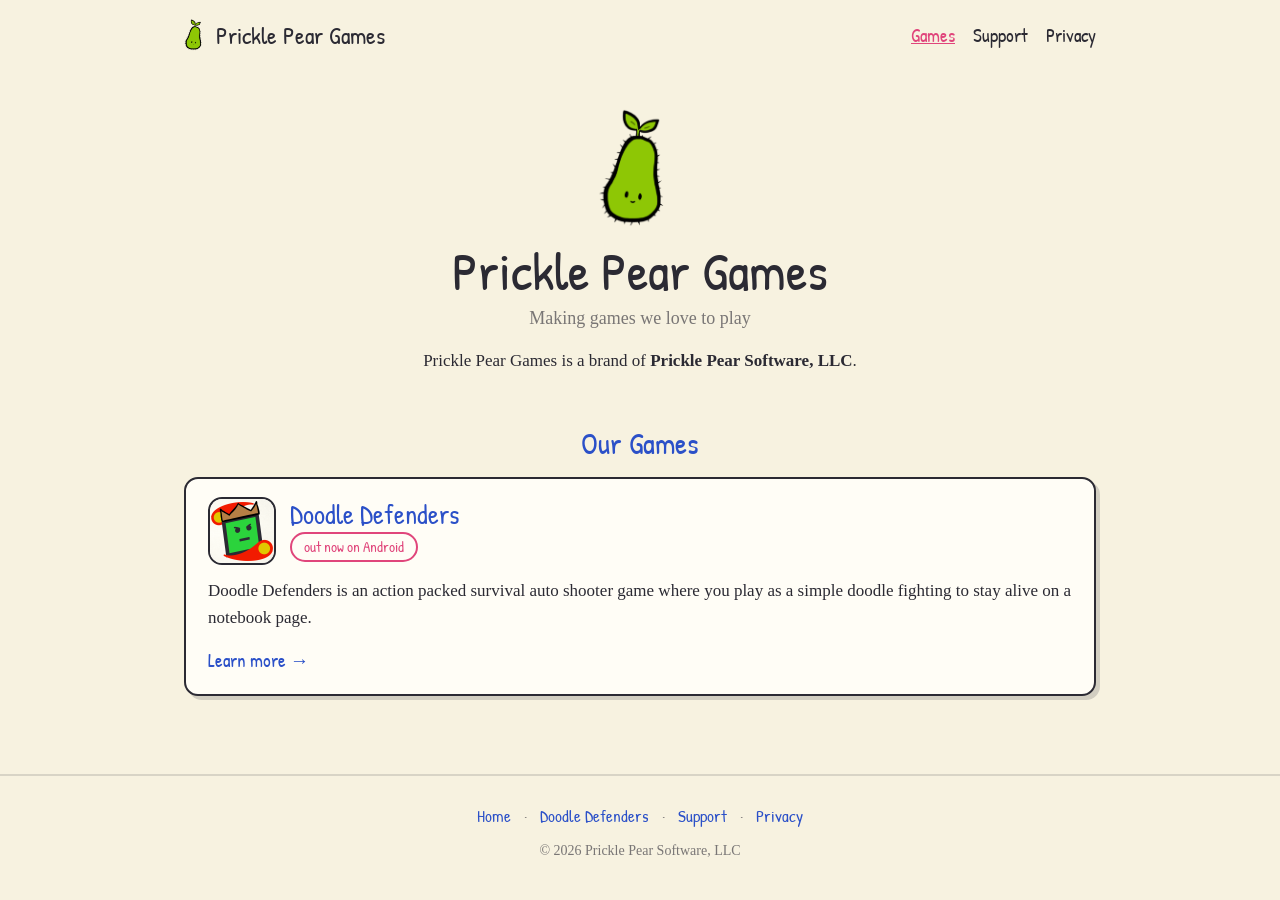
==== index.html @ 598cb37c "Drop the ruled-paper background and trim the description The body carried a 45px repeating-linear-gr" ====
<!DOCTYPE html>
<html lang="en">
<head>
<meta charset="utf-8">
<meta name="viewport" content="width=device-width, initial-scale=1">
<title>Prickle Pear Games</title>
<meta name="description" content="Prickle Pear Games — making games we love to play. A brand of Prickle Pear Software, LLC. Maker of Doodle Defenders.">
<link rel="canonical" href="https://pricklepeargames.com/">
<link rel="icon" type="image/png" href="assets/favicon-pear.png">
<link rel="apple-touch-icon" href="assets/apple-touch-icon.png">
<meta property="og:type" content="website">
<meta property="og:site_name" content="Prickle Pear Games">
<meta property="og:title" content="Prickle Pear Games">
<meta property="og:description" content="Making games we love to play. Maker of Doodle Defenders.">
<meta property="og:url" content="https://pricklepeargames.com/">
<meta property="og:image" content="https://pricklepeargames.com/assets/og-image.png?v=2">
<meta name="twitter:card" content="summary_large_image">
<link rel="preconnect" href="https://fonts.googleapis.com">
<link rel="preconnect" href="https://fonts.gstatic.com" crossorigin>
<link href="https://fonts.googleapis.com/css2?family=Patrick+Hand&display=swap" rel="stylesheet">
<link rel="stylesheet" href="assets/site.css?v=4">
</head>
<body>

<header>
  <nav class="nav">
    <a class="nav__brand" href="./"><img src="assets/logo-pear.png" alt="">Prickle Pear Games</a>
    <div class="nav__links">
      <a href="./" aria-current="page">Games</a>
      <a href="support.html">Support</a>
      <a href="privacy.html">Privacy</a>
    </div>
  </nav>
</header>

<main class="page">
  <section class="studio-hero">
    <img class="studio-logo" src="assets/logo-pear.png" alt="" width="358" height="498">
    <h1>Prickle Pear Games</h1>
    <p class="tag">Making games we love to play</p>
    <p class="lede">Prickle Pear Games is a brand of <strong>Prickle Pear Software,&nbsp;LLC</strong>.</p>
  </section>

  <h2 class="section-title center">Our Games</h2>
  <div class="game-grid">

    <a class="card game-card" href="doodle-defender.html">
      <div class="game-card__head">
        <img class="game-card__icon" src="assets/icon-512.png" alt="Doodle Defenders icon">
        <div>
          <h3>Doodle Defenders</h3>
          <span class="badge">out now on Android</span>
        </div>
      </div>
      <p>Doodle Defenders is an action packed survival auto shooter game where you play as a simple doodle fighting to stay alive on a notebook page.</p>
      <span class="game-card__more">Learn more →</span>
    </a>

    <!-- Future games drop in here as another `.card.game-card` article/link. -->

  </div>
</main>

<footer class="site-footer">
  <nav>
    <a href="./">Home</a> · <a href="doodle-defender.html">Doodle Defenders</a> · <a href="support.html">Support</a> · <a href="privacy.html">Privacy</a>
  </nav>
  <p class="legal">© 2026 Prickle Pear Software, LLC</p>
</footer>

</body>
</html>
---- assets/site.css ----
/* Prickle Pear Games — shared site theme
   Hand-drawn "notebook paper" look: Patrick Hand headings, paper background,
   ink borders, offset "sticker" shadows. Used by every page. */

:root {
  --paper: #f7f2e0;
  --cream: #fffdf6;
  --ink: #2b2a33;
  --blue: #2b50c8;
  --pink: #e0457b;
  --green: #2bd33c;
  --faint: rgba(43, 42, 51, 0.62);
  --line: rgba(88, 109, 136, 0.16);
  --shadow: 4px 4px 0 rgba(43, 42, 51, 0.18);
  --hand: 'Patrick Hand', 'Comic Sans MS', cursive;
  --serif: Georgia, 'Times New Roman', serif;
}

* { box-sizing: border-box; }

html { scroll-behavior: smooth; }

body {
  margin: 0;
  min-height: 100vh;
  display: flex;
  flex-direction: column;
  /* plain paper — the ruled lines came off because the hero art carries its
     own, at its own pitch, and the two never lined up */
  background: var(--paper);
  color: var(--ink);
  font: 17px/1.6 var(--serif);
}

a { color: var(--blue); }

img { max-width: 100%; height: auto; display: block; }

h1, h2, h3 {
  font-family: var(--hand);
  font-weight: 400;
  line-height: 1.15;
  color: var(--blue);
}
h1 .accent, h2 .accent { color: var(--pink); }

/* ---- top nav ------------------------------------------------------------ */
.nav {
  display: flex;
  align-items: center;
  justify-content: space-between;
  flex-wrap: wrap;
  gap: 10px 18px;
  max-width: 960px;
  width: 100%;
  margin: 0 auto;
  padding: 16px 24px;
}
/* the studio name reads in plain ink wherever it appears — nav brand here,
   home hero below. Game names keep the pink .accent. */
.nav__brand {
  font-family: var(--hand);
  font-size: 24px;
  color: var(--ink);
  text-decoration: none;
  display: inline-flex;
  align-items: center;
  gap: 9px;
  white-space: nowrap;
}
/* the pear mark is taller than it is wide — size by height, no tile frame */
.nav__brand img { height: 32px; width: auto; }
.nav__links {
  display: flex;
  gap: 18px;
  font-family: var(--hand);
  font-size: 19px;
}
.nav__links a { text-decoration: none; color: var(--ink); }
.nav__links a:hover, .nav__links a[aria-current="page"] { color: var(--pink); text-decoration: underline; }

/* ---- layout shells ------------------------------------------------------ */
.page { flex: 1 0 auto; width: 100%; max-width: 960px; margin: 0 auto; padding: 8px 24px 64px; }
.page--narrow { max-width: 680px; }
.center { text-align: center; }

/* ---- studio hero (home) ------------------------------------------------- */
.studio-hero { text-align: center; padding: 30px 0 8px; }
.studio-hero h1 { font-size: 54px; margin: 12px 0 2px; color: var(--ink); }
.studio-hero .tag { color: var(--faint); margin: 0 0 14px; font-size: 18px; }
.studio-hero .lede { max-width: 520px; margin: 0 auto; color: var(--ink); }

/* studio logo mark — the prickly pear (home hero).
   Sized to carry about the same visual weight as the 84px square doodle it
   replaced: the pear is narrow (0.72 aspect) and doesn't fill its box, so it
   needs more height than 84px to match, but nowhere near double. */
.studio-logo { height: 120px; width: auto; margin: 0 auto; }

/* ---- section heading ---------------------------------------------------- */
.section-title { font-size: 30px; margin: 44px 0 16px; }

/* ---- cards & game grid -------------------------------------------------- */
.game-grid {
  display: grid;
  grid-template-columns: repeat(auto-fit, minmax(280px, 1fr));
  gap: 22px;
}
.card {
  border: 2px solid var(--ink);
  border-radius: 14px;
  background: var(--cream);
  box-shadow: var(--shadow);
  padding: 18px 22px;
}
.game-card {
  display: flex;
  flex-direction: column;
  text-decoration: none;
  color: var(--ink);
  transition: transform .12s ease, box-shadow .12s ease;
}
.game-card:hover { transform: translate(-1px, -2px); box-shadow: 6px 7px 0 rgba(43, 42, 51, 0.20); }
.game-card__head { display: flex; align-items: center; gap: 14px; }
.game-card__icon { width: 68px; height: 68px; border-radius: 14px; border: 2px solid var(--ink); flex: none; }
.game-card h3 { font-size: 27px; margin: 0 0 2px; }
.game-card p { margin: 12px 0 14px; }
.game-card__more { font-family: var(--hand); font-size: 19px; color: var(--blue); }

.badge {
  display: inline-block;
  font-family: var(--hand);
  font-size: 15px;
  color: var(--pink);
  border: 2px solid var(--pink);
  border-radius: 999px;
  padding: 1px 12px;
  align-self: flex-start;
}

/* ---- game (product) page ------------------------------------------------ */
.hero-banner {
  border: 2px solid var(--ink);
  border-radius: 16px;
  overflow: hidden;
  box-shadow: var(--shadow);
  background: var(--cream);
}
.hero-banner img { width: 100%; }
.game-lede { text-align: center; color: var(--ink); max-width: 620px; margin: 18px auto 0; font-size: 18px; }

.features { list-style: none; padding: 0; margin: 8px 0; }
.features li { position: relative; padding-left: 28px; margin: 10px 0; }
.features li::before {
  content: "✎"; position: absolute; left: 0; top: 0;
  color: var(--pink); font-family: var(--hand); font-size: 20px;
}
.pills { display: flex; flex-wrap: wrap; gap: 8px; margin: 14px 0 4px; }
.pill {
  font-family: var(--hand); font-size: 16px;
  border: 2px solid var(--ink); border-radius: 999px;
  padding: 2px 14px; background: var(--cream);
}

/* ---- store buttons ------------------------------------------------------ */
.stores { display: flex; flex-wrap: wrap; gap: 14px; justify-content: center; margin: 22px 0 6px; }
.btn-store {
  display: inline-flex;
  align-items: center;
  justify-content: center;
  gap: 12px;
  min-width: 210px;
  border: 2px solid var(--ink);
  border-radius: 12px;
  background: var(--cream);
  box-shadow: var(--shadow);
  padding: 10px 22px;
  text-decoration: none;
  color: var(--ink);
}
.btn-store .lines { display: flex; flex-direction: column; text-align: center; }
.btn-store .small { font-size: 12px; color: var(--faint); letter-spacing: .04em; text-transform: uppercase; }
.btn-store .big { font-family: var(--hand); font-size: 21px; line-height: 1.1; }
/* muted "coming soon" state — not yet a link */
.btn-store.is-soon { opacity: .72; cursor: default; box-shadow: 2px 2px 0 rgba(43,42,51,0.14); }
.btn-store.is-soon .big { color: var(--faint); }
.stores-note { text-align: center; color: var(--faint); font-size: 14px; margin: 4px 0 0; }

/* ---- screenshots -------------------------------------------------------- */
.shots {
  display: grid;
  grid-auto-flow: column;
  grid-auto-columns: 62%;
  gap: 16px;
  overflow-x: auto;
  padding: 6px 2px 16px;
  scroll-snap-type: x mandatory;
  -webkit-overflow-scrolling: touch;
}
.shots img {
  width: 100%;
  border: 2px solid var(--ink);
  border-radius: 12px;
  box-shadow: var(--shadow);
  scroll-snap-align: center;
}
@media (min-width: 720px) {
  .shots { grid-auto-flow: row; grid-template-columns: repeat(4, 1fr); grid-auto-columns: auto; overflow: visible; }
}

/* ---- privacy / prose ---------------------------------------------------- */
.prose h1 { font-size: 44px; margin: 8px 0 4px; }
.prose h2 { font-size: 26px; margin: 34px 0 8px; }
.prose p, .prose li { margin: 10px 0; }
.meta { color: var(--faint); font-size: 15px; margin-bottom: 26px; }
.lede-box {
  border: 2px solid var(--ink);
  border-radius: 12px;
  background: var(--cream);
  box-shadow: 3px 3px 0 rgba(43, 42, 51, 0.18);
  padding: 14px 18px;
  font-size: 18px;
}

/* ---- FAQ ---------------------------------------------------------------- */
.faq { margin: 6px 0; }
.faq details {
  border: 2px solid var(--ink);
  border-radius: 12px;
  background: var(--cream);
  box-shadow: var(--shadow);
  padding: 4px 18px;
  margin: 12px 0;
}
.faq summary {
  font-family: var(--hand);
  font-size: 21px;
  color: var(--blue);
  cursor: pointer;
  padding: 10px 0;
  list-style: none;
}
.faq summary::-webkit-details-marker { display: none; }
.faq summary::before { content: "✎ "; color: var(--pink); }
.faq details[open] summary { color: var(--pink); }
.faq p { margin: 2px 0 12px; }

/* ---- footer ------------------------------------------------------------- */
.site-footer {
  flex: none;
  border-top: 2px solid rgba(43, 42, 51, 0.15);
  margin-top: 8px;
  padding: 26px 24px 34px;
  text-align: center;
  color: var(--faint);
  font-size: 14px;
}
.site-footer nav { margin-bottom: 10px; font-family: var(--hand); font-size: 17px; }
.site-footer nav a { text-decoration: none; margin: 0 9px; }
.site-footer .legal { margin: 4px 0; }
.site-footer .legal strong { color: var(--ink); font-weight: 400; }

/* ---- responsive tweaks -------------------------------------------------- */
@media (max-width: 560px) {
  body { font-size: 16px; }
  .studio-hero h1 { font-size: 44px; }
  .studio-logo { height: 96px; }
  .nav { padding: 14px 18px; }
  .nav__links { font-size: 18px; gap: 14px; }
  .btn-store { min-width: 0; flex: 1 1 46%; }
}
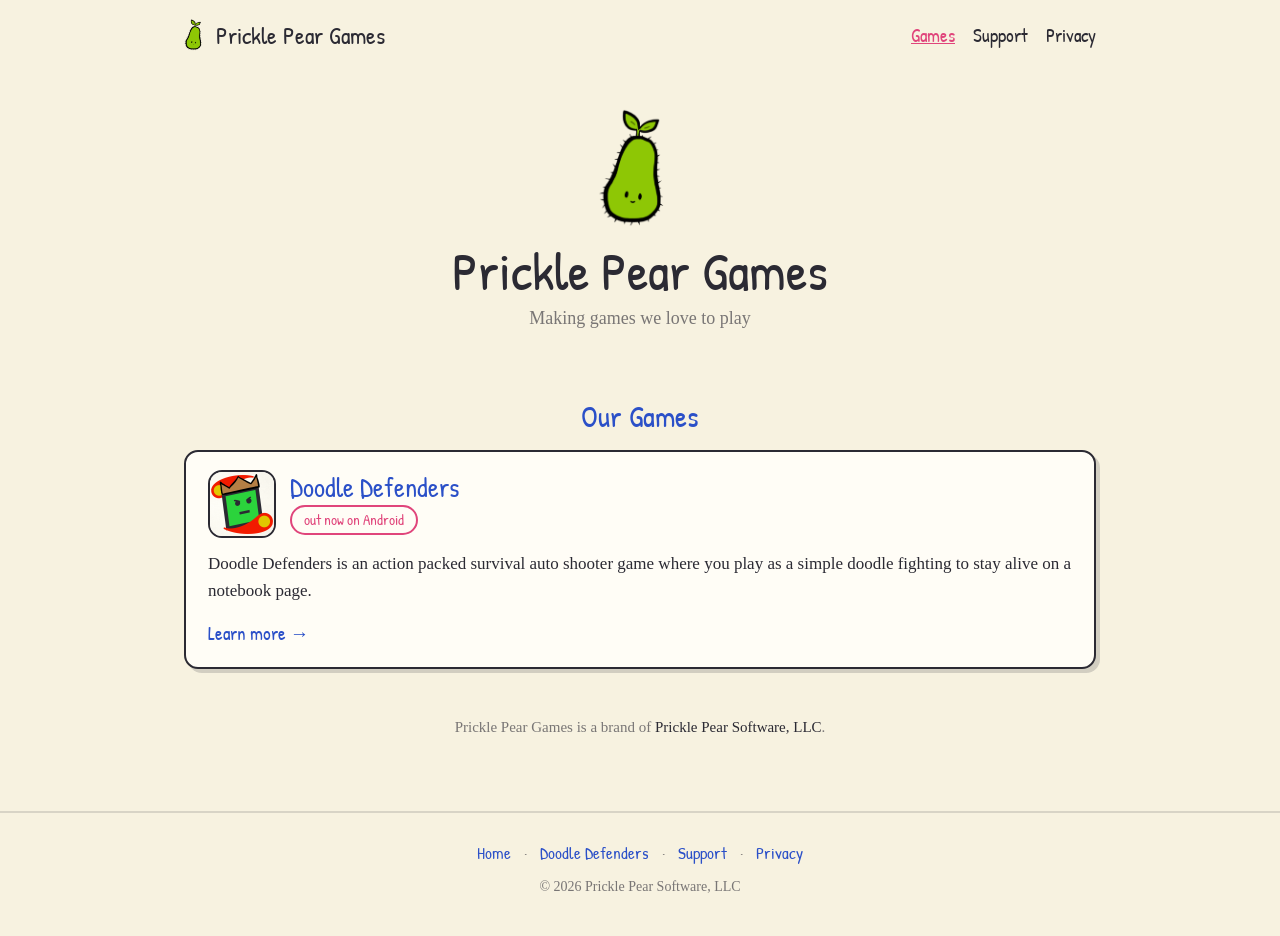
==== commit 3f6afe69: "Move the brand line to the foot of the home page It sat under the tagline in the hero, where it comp" ====
--- a/index.html
+++ b/index.html
@@ -18,7 +18,7 @@
 <link rel="preconnect" href="https://fonts.googleapis.com">
 <link rel="preconnect" href="https://fonts.gstatic.com" crossorigin>
 <link href="https://fonts.googleapis.com/css2?family=Patrick+Hand&display=swap" rel="stylesheet">
-<link rel="stylesheet" href="assets/site.css?v=4">
+<link rel="stylesheet" href="assets/site.css?v=5">
 </head>
 <body>
 
@@ -38,7 +38,6 @@
     <img class="studio-logo" src="assets/logo-pear.png" alt="" width="358" height="498">
     <h1>Prickle Pear Games</h1>
     <p class="tag">Making games we love to play</p>
-    <p class="lede">Prickle Pear Games is a brand of <strong>Prickle Pear Software,&nbsp;LLC</strong>.</p>
   </section>
 
   <h2 class="section-title center">Our Games</h2>
@@ -59,6 +58,8 @@
     <!-- Future games drop in here as another `.card.game-card` article/link. -->
 
   </div>
+
+  <p class="brand-note">Prickle Pear Games is a brand of <strong>Prickle Pear Software,&nbsp;LLC</strong>.</p>
 </main>
 
 <footer class="site-footer">
--- a/assets/site.css
+++ b/assets/site.css
@@ -88,7 +88,12 @@
 .studio-hero { text-align: center; padding: 30px 0 8px; }
 .studio-hero h1 { font-size: 54px; margin: 12px 0 2px; color: var(--ink); }
 .studio-hero .tag { color: var(--faint); margin: 0 0 14px; font-size: 18px; }
-.studio-hero .lede { max-width: 520px; margin: 0 auto; color: var(--ink); }
+
+/* brand attribution — closes the home page, just above the footer. Styled to
+   match the footer's own legal line so the two read as one quiet colophon
+   rather than as body copy stranded at the bottom. */
+.brand-note { text-align: center; color: var(--faint); font-size: 15px; margin: 46px 0 0; }
+.brand-note strong { color: var(--ink); font-weight: 400; }
 
 /* studio logo mark — the prickly pear (home hero).
    Sized to carry about the same visual weight as the 84px square doodle it
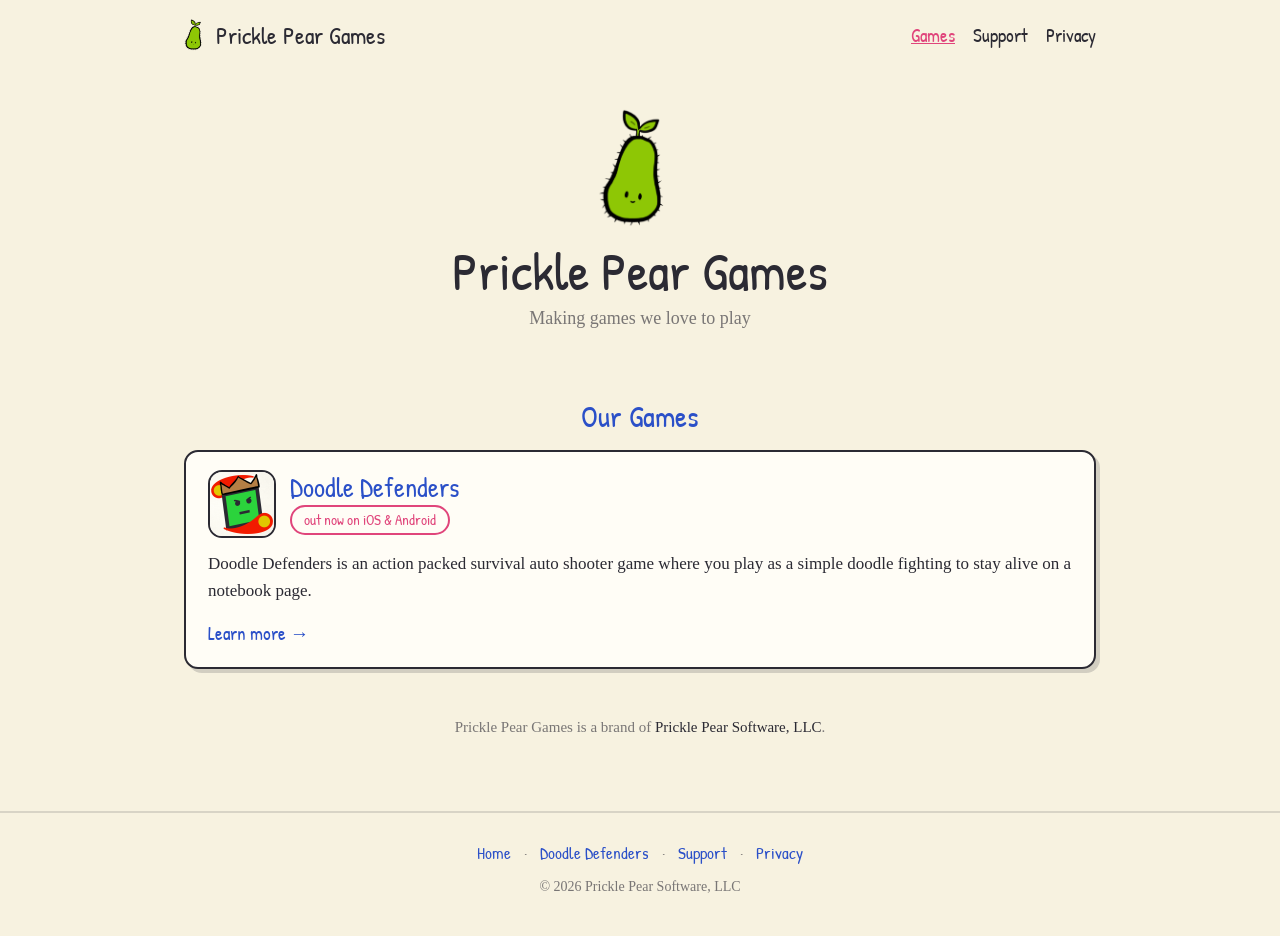
==== commit 4b8c6db9: "Doodle Defenders is live on the App Store Replace the coming-soon placeholder with Apple's official " ====
--- a/index.html
+++ b/index.html
@@ -18,7 +18,7 @@
 <link rel="preconnect" href="https://fonts.googleapis.com">
 <link rel="preconnect" href="https://fonts.gstatic.com" crossorigin>
 <link href="https://fonts.googleapis.com/css2?family=Patrick+Hand&display=swap" rel="stylesheet">
-<link rel="stylesheet" href="assets/site.css?v=5">
+<link rel="stylesheet" href="assets/site.css?v=7">
 </head>
 <body>
 
@@ -48,7 +48,7 @@
         <img class="game-card__icon" src="assets/icon-512.png" alt="Doodle Defenders icon">
         <div>
           <h3>Doodle Defenders</h3>
-          <span class="badge">out now on Android</span>
+          <span class="badge">out now on iOS &amp; Android</span>
         </div>
       </div>
       <p>Doodle Defenders is an action packed survival auto shooter game where you play as a simple doodle fighting to stay alive on a notebook page.</p>
--- a/assets/site.css
+++ b/assets/site.css
@@ -166,29 +166,17 @@
   padding: 2px 14px; background: var(--cream);
 }
 
-/* ---- store buttons ------------------------------------------------------ */
-.stores { display: flex; flex-wrap: wrap; gap: 14px; justify-content: center; margin: 22px 0 6px; }
-.btn-store {
-  display: inline-flex;
-  align-items: center;
-  justify-content: center;
-  gap: 12px;
-  min-width: 210px;
-  border: 2px solid var(--ink);
-  border-radius: 12px;
-  background: var(--cream);
-  box-shadow: var(--shadow);
-  padding: 10px 22px;
-  text-decoration: none;
-  color: var(--ink);
-}
-.btn-store .lines { display: flex; flex-direction: column; text-align: center; }
-.btn-store .small { font-size: 12px; color: var(--faint); letter-spacing: .04em; text-transform: uppercase; }
-.btn-store .big { font-family: var(--hand); font-size: 21px; line-height: 1.1; }
-/* muted "coming soon" state — not yet a link */
-.btn-store.is-soon { opacity: .72; cursor: default; box-shadow: 2px 2px 0 rgba(43,42,51,0.14); }
-.btn-store.is-soon .big { color: var(--faint); }
-.stores-note { text-align: center; color: var(--faint); font-size: 14px; margin: 4px 0 0; }
+/* ---- store badges -------------------------------------------------------- */
+.stores { display: flex; flex-wrap: wrap; gap: 18px; justify-content: center; align-items: center; margin: 22px 0 6px; }
+
+/* The official Google Play and App Store badges, each used unmodified — never
+   recolour, crop or rebuild them. Neither file carries a transparent margin of
+   its own, so the clear space both owners ask for comes from the row gap.
+   Only the height is set: the two have different aspect ratios (3.37 vs 2.99),
+   so fixing the height keeps them level while the browser derives each width
+   from the artwork, which is what stops either being stretched. */
+.btn-badge { display: inline-flex; align-items: center; text-decoration: none; }
+.btn-badge img { display: block; height: 66px; width: auto; max-width: 100%; }
 
 /* ---- screenshots -------------------------------------------------------- */
 .shots {
@@ -271,5 +259,9 @@
   .studio-logo { height: 96px; }
   .nav { padding: 14px 18px; }
   .nav__links { font-size: 18px; gap: 14px; }
-  .btn-store { min-width: 0; flex: 1 1 46%; }
-}
+  /* one badge per row, each scaled to the same width — matching widths reads as
+     a pair even though the two badges differ in aspect ratio */
+  .stores { flex-direction: column; align-items: center; }
+  .btn-badge { width: 100%; max-width: 260px; }
+  .btn-badge img { height: auto; width: 100%; }
+}
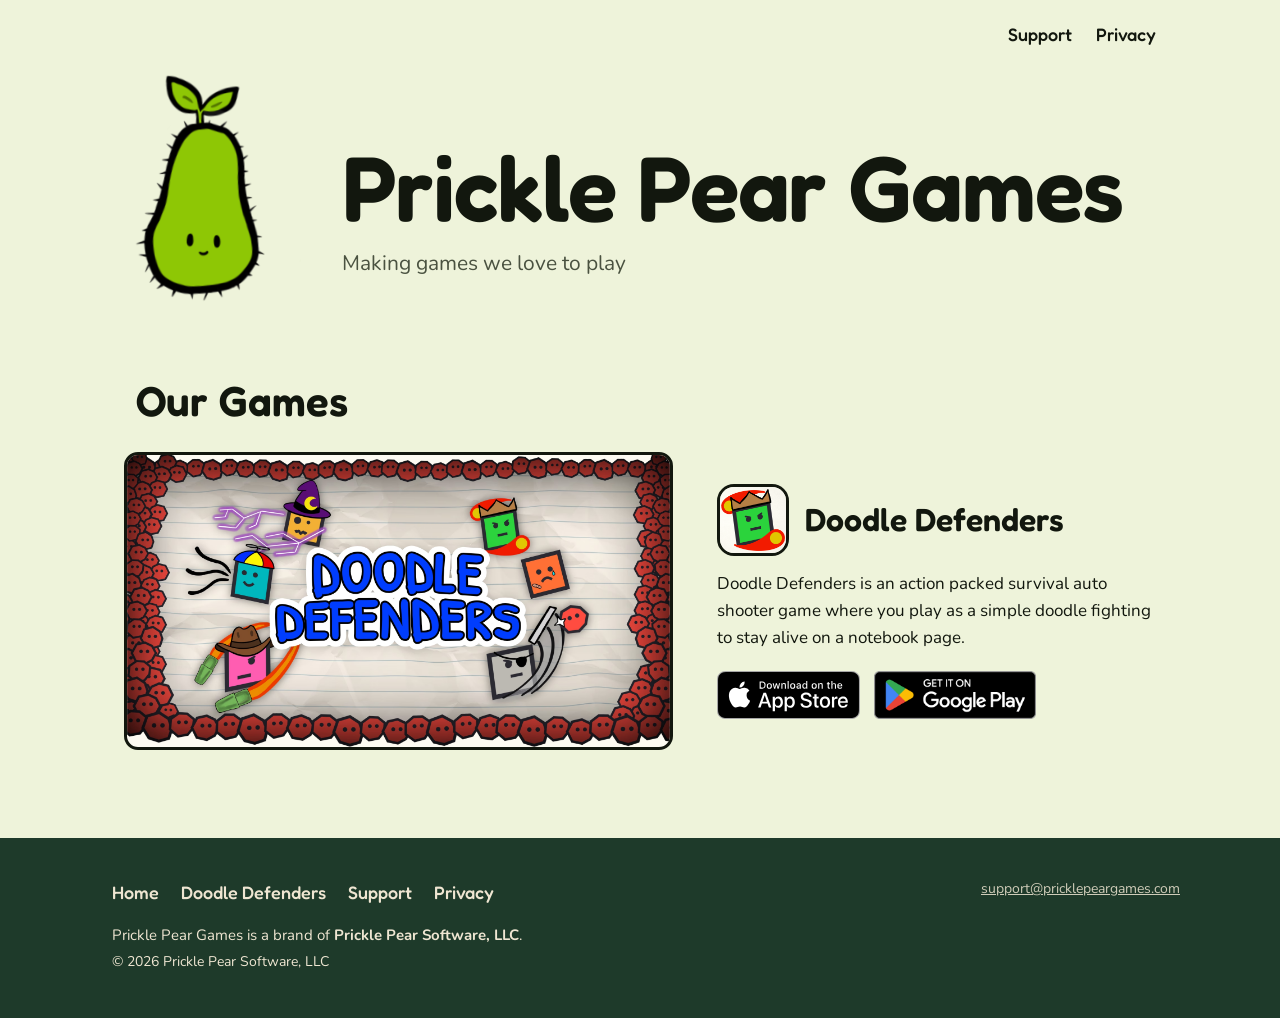
==== commit 187cf717: "Give the home page the studio's own look, separate from Doodle Defenders The home page now loads a n" ====
--- a/index.html
+++ b/index.html
@@ -13,61 +13,83 @@
 <meta property="og:title" content="Prickle Pear Games">
 <meta property="og:description" content="Making games we love to play. Maker of Doodle Defenders.">
 <meta property="og:url" content="https://pricklepeargames.com/">
-<meta property="og:image" content="https://pricklepeargames.com/assets/og-image.png?v=2">
+<meta property="og:image" content="https://pricklepeargames.com/assets/og-image.jpg?v=3">
+<meta property="og:image:width" content="1200">
+<meta property="og:image:height" content="630">
+<meta property="og:image:alt" content="Doodle Defenders">
 <meta name="twitter:card" content="summary_large_image">
 <link rel="preconnect" href="https://fonts.googleapis.com">
 <link rel="preconnect" href="https://fonts.gstatic.com" crossorigin>
-<link href="https://fonts.googleapis.com/css2?family=Patrick+Hand&display=swap" rel="stylesheet">
-<link rel="stylesheet" href="assets/site.css?v=7">
+<!-- The home page is the studio's, so it wears the studio look (studio.css)
+     instead of the game's notebook theme (site.css). The game pages never load
+     studio.css. Fredoka stands in for hand lettering of the name and headings. -->
+<link href="https://fonts.googleapis.com/css2?family=Fredoka:wght@500;600&family=Nunito:wght@400;700&display=swap" rel="stylesheet">
+<link rel="stylesheet" href="assets/studio.css?v=1">
 </head>
 <body>
 
 <header>
-  <nav class="nav">
-    <a class="nav__brand" href="./"><img src="assets/logo-pear.png" alt="">Prickle Pear Games</a>
-    <div class="nav__links">
-      <a href="./" aria-current="page">Games</a>
-      <a href="support.html">Support</a>
-      <a href="privacy.html">Privacy</a>
-    </div>
+  <nav class="pp-nav" aria-label="Site">
+    <a href="/support">Support</a>
+    <a href="/privacy">Privacy</a>
   </nav>
 </header>
 
-<main class="page">
-  <section class="studio-hero">
-    <img class="studio-logo" src="assets/logo-pear.png" alt="" width="358" height="498">
-    <h1>Prickle Pear Games</h1>
-    <p class="tag">Making games we love to play</p>
+<main class="pp-page">
+  <section class="pp-intro">
+    <img class="pp-intro__mark" src="assets/logo-pear.png" alt="" width="358" height="498">
+    <div class="pp-intro__words">
+      <h1>Prickle Pear Games</h1>
+      <p class="pp-intro__tag">Making games we love to play</p>
+    </div>
   </section>
 
-  <h2 class="section-title center">Our Games</h2>
-  <div class="game-grid">
+  <h2 class="pp-games-title">Our Games</h2>
 
-    <a class="card game-card" href="doodle-defender.html">
-      <div class="game-card__head">
-        <img class="game-card__icon" src="assets/icon-512.png" alt="Doodle Defenders icon">
-        <div>
-          <h3>Doodle Defenders</h3>
-          <span class="badge">out now on iOS &amp; Android</span>
-        </div>
+  <!-- One .pp-game per game: its own key art, then plain text.
+       The art and the name both link to the game's page; the art link is
+       skipped by keyboard and screen readers so it isn't announced twice. -->
+  <article class="pp-game">
+    <a class="pp-game__art" href="/doodle-defender" tabindex="-1" aria-hidden="true">
+      <picture>
+        <source srcset="assets/banner.avif?v=3" type="image/avif">
+        <img src="assets/banner.png?v=3" alt="" width="1934" height="1040">
+      </picture>
+    </a>
+    <div class="pp-game__body">
+      <div class="pp-game__head">
+        <img class="pp-game__icon" src="assets/icon-512.png" alt="" width="512" height="512">
+        <h3><a href="/doodle-defender">Doodle Defenders</a></h3>
       </div>
       <p>Doodle Defenders is an action packed survival auto shooter game where you play as a simple doodle fighting to stay alive on a notebook page.</p>
-      <span class="game-card__more">Learn more →</span>
-    </a>
+      <!-- Official badges, unmodified. The Play link is tagged campaign=home so
+           Play Console can tell these taps from the game page's (game-page). -->
+      <div class="pp-stores">
+        <a href="https://apps.apple.com/us/app/doodle-defenders/id6794894322"><img src="assets/badge-app-store.svg" alt="Download on the App Store" width="120" height="40"></a>
+        <a href="https://play.google.com/store/apps/details?id=com.pricklepeargames.doodledefender&amp;referrer=utm_source%3Dpricklepeargames.com%26utm_medium%3Dweb%26utm_campaign%3Dhome"><img src="assets/badge-google-play.png" alt="Get it on Google Play" width="478" height="142"></a>
+      </div>
+    </div>
+  </article>
 
-    <!-- Future games drop in here as another `.card.game-card` article/link. -->
-
-  </div>
-
-  <p class="brand-note">Prickle Pear Games is a brand of <strong>Prickle Pear Software,&nbsp;LLC</strong>.</p>
+  <!-- Future games drop in here as another `.pp-game`. -->
 </main>
 
-<footer class="site-footer">
-  <nav>
-    <a href="./">Home</a> · <a href="doodle-defender.html">Doodle Defenders</a> · <a href="support.html">Support</a> · <a href="privacy.html">Privacy</a>
-  </nav>
-  <p class="legal">© 2026 Prickle Pear Software, LLC</p>
+<footer class="pp-footer">
+  <div class="pp-footer__in">
+    <div>
+      <nav aria-label="Footer">
+        <a href="/">Home</a>
+        <a href="/doodle-defender">Doodle Defenders</a>
+        <a href="/support">Support</a>
+        <a href="/privacy">Privacy</a>
+      </nav>
+      <p class="pp-footer__brand">Prickle Pear Games is a brand of <strong>Prickle Pear Software,&nbsp;LLC</strong>.</p>
+      <p>© 2026 Prickle Pear Software, LLC</p>
+    </div>
+    <p class="pp-footer__contact"><a href="mailto:support@pricklepeargames.com">support@pricklepeargames.com</a></p>
+  </div>
 </footer>
 
+<!-- Cloudflare Web Analytics --><script type='module' src='https://static.cloudflareinsights.com/beacon.min.js' data-cf-beacon='{"token": "43e2d921810e40e3a6710be1513429cd"}'></script><!-- End Cloudflare Web Analytics -->
 </body>
 </html>
--- a/assets/studio.css
+++ b/assets/studio.css
@@ -0,0 +1,119 @@
+/* Prickle Pear Games — the studio's own look (home page).
+   Everything comes from the pear mark: its lime, its near-black outline.
+   Game pages keep their own world (site.css + doodle-defender.css) and never
+   load this file, so nothing here can change them.
+
+   Kept deliberately plain to stay clear of the generated-site look: no boxed
+   hero, no outline or shadow on every container, no pills, no arrows on
+   buttons, no hover lifts. The only outlined boxes on the page are each
+   game's own key art and icon. */
+
+:root {
+  --pp-pear:   #8ec705;  /* sampled from logo-pear.png — fills and the sticker shadow, never text */
+  --pp-ground: #eef3da;  /* page ground, a pale wash of the pear (ink on it 16:1) */
+  --pp-ink:    #12170e;  /* the logo's outline */
+  --pp-muted:  #4a5240;  /* secondary text, 7.2:1 on the ground */
+  --pp-fruit:  #b3195e;  /* the prickly pear fruit — the one accent, 5.7:1 */
+  --pp-pad:    #1e3a2a;  /* cactus pad — the footer only */
+  --pp-sand:   #efe6d2;  /* text on the pad, 10:1 */
+
+  /* Fredoka stands in for hand lettering of the name and headings */
+  --pp-display: 'Fredoka', 'Nunito', system-ui, sans-serif;
+  --pp-body:    'Nunito', system-ui, -apple-system, 'Segoe UI', sans-serif;
+}
+
+* { box-sizing: border-box; }
+body {
+  margin: 0;
+  min-height: 100vh;
+  display: flex;
+  flex-direction: column;
+  background: var(--pp-ground);
+  color: var(--pp-ink);
+  font: 17px/1.6 var(--pp-body);
+}
+img { max-width: 100%; height: auto; display: block; }
+h1, h2, h3 { font-family: var(--pp-display); font-weight: 600; line-height: 1.04; margin: 0; }
+a { color: inherit; }
+:focus-visible { outline: 3px solid var(--pp-fruit); outline-offset: 3px; }
+
+/* ---- header: links only — the page below carries the name --------------- */
+.pp-nav {
+  display: flex;
+  justify-content: flex-end;
+  gap: 24px;
+  width: 100%;
+  max-width: 1080px;
+  margin: 0 auto;
+  padding: 20px 24px 0;
+  font-family: var(--pp-display);
+  font-weight: 500;
+  font-size: 18px;
+}
+.pp-nav a { text-decoration: none; }
+.pp-nav a:hover { color: var(--pp-fruit); }
+
+.pp-page { flex: 1 0 auto; width: 100%; max-width: 1080px; margin: 0 auto; padding: 0 24px 88px; }
+
+/* ---- intro: the pear and the name, straight on the page, off-centre ------ */
+.pp-intro { display: grid; grid-template-columns: auto minmax(0, 1fr); align-items: end; gap: 8px 36px; padding: 18px 0 0 12px; }
+/* the source PNG is 358×498, so stay under ~250px tall to keep it sharp on 2x screens */
+.pp-intro__mark { height: 236px; width: auto; transform: rotate(-6deg); transform-origin: 50% 90%; }
+.pp-intro__words { padding-bottom: 22px; }
+.pp-intro h1 { font-size: clamp(46px, 8vw, 92px); letter-spacing: -0.015em; max-width: 9.5em; }
+.pp-intro__tag { margin: 12px 0 0; font-size: clamp(18px, 2.2vw, 21px); color: var(--pp-muted); }
+
+/* ---- games: each one is its own key art, plus plain text ----------------- */
+.pp-games-title { font-size: clamp(30px, 4.4vw, 42px); margin: 76px 0 30px 12px; }
+.pp-game { display: grid; grid-template-columns: minmax(0, 1.25fr) minmax(0, 1fr); gap: 44px; align-items: center; }
+.pp-game + .pp-game { margin-top: 64px; }
+.pp-game__art {
+  display: block;
+  border: 3px solid var(--pp-ink);
+  border-radius: 14px;
+  overflow: hidden;
+  background: #fdfbf2;               /* the banner's own paper, under its transparent bottom edge */
+}
+.pp-game__art img { width: 100%; }
+.pp-game__body { display: flex; flex-direction: column; gap: 14px; min-width: 0; }
+.pp-game__head { display: flex; align-items: center; gap: 16px; }
+.pp-game__icon { width: 72px; height: 72px; border-radius: 17px; border: 3px solid var(--pp-ink); flex: none; }
+.pp-game h3 { font-size: 32px; }
+.pp-game h3 a { text-decoration: none; }
+.pp-game h3 a:hover { color: var(--pp-fruit); }
+.pp-game p { margin: 0; }
+
+/* Official store badges, unmodified (see the note on .stores in site.css).
+   Matched by HEIGHT only, so neither artwork is ever distorted. */
+.pp-stores { display: flex; flex-wrap: wrap; gap: 12px 14px; align-items: center; margin-top: 6px; }
+.pp-stores img { height: 48px; width: auto; }
+
+/* ---- footer ------------------------------------------------------------- */
+.pp-footer { flex: none; background: var(--pp-pad); color: var(--pp-sand); padding: 40px 24px 44px; font-size: 14px; }
+.pp-footer__in { max-width: 1080px; margin: 0 auto; padding-left: 12px; display: grid; grid-template-columns: minmax(0, 1fr) auto; gap: 18px 40px; align-items: start; }
+.pp-footer nav { display: flex; flex-wrap: wrap; gap: 6px 22px; font-family: var(--pp-display); font-weight: 500; font-size: 18px; }
+.pp-footer nav a { text-decoration: none; }
+.pp-footer nav a:hover { color: var(--pp-pear); }
+.pp-footer p { margin: 4px 0 0; }
+.pp-footer .pp-footer__brand { margin-top: 16px; font-size: 15px; }
+.pp-footer__brand strong { font-weight: 700; }
+.pp-footer .pp-footer__contact { margin: 0; }
+.pp-footer__contact { text-align: right; opacity: .85; }
+
+/* ---- smaller screens ---------------------------------------------------- */
+@media (max-width: 760px) {
+  .pp-intro { grid-template-columns: 1fr; gap: 6px; padding-left: 6px; }
+  .pp-intro__mark { height: 150px; margin-left: 4px; }
+  .pp-intro__words { padding-bottom: 0; }
+  .pp-games-title { margin-left: 0; }
+  .pp-game { grid-template-columns: 1fr; gap: 30px; }
+  .pp-footer__in { grid-template-columns: 1fr; padding-left: 0; }
+  .pp-footer__contact { text-align: left; }
+}
+@media (max-width: 560px) {
+  body { font-size: 16px; }
+  .pp-nav { padding: 16px 18px 0; gap: 18px; }
+  .pp-page { padding: 0 18px 72px; }
+  .pp-game h3 { font-size: 28px; }
+  .pp-stores img { height: 44px; }
+}
